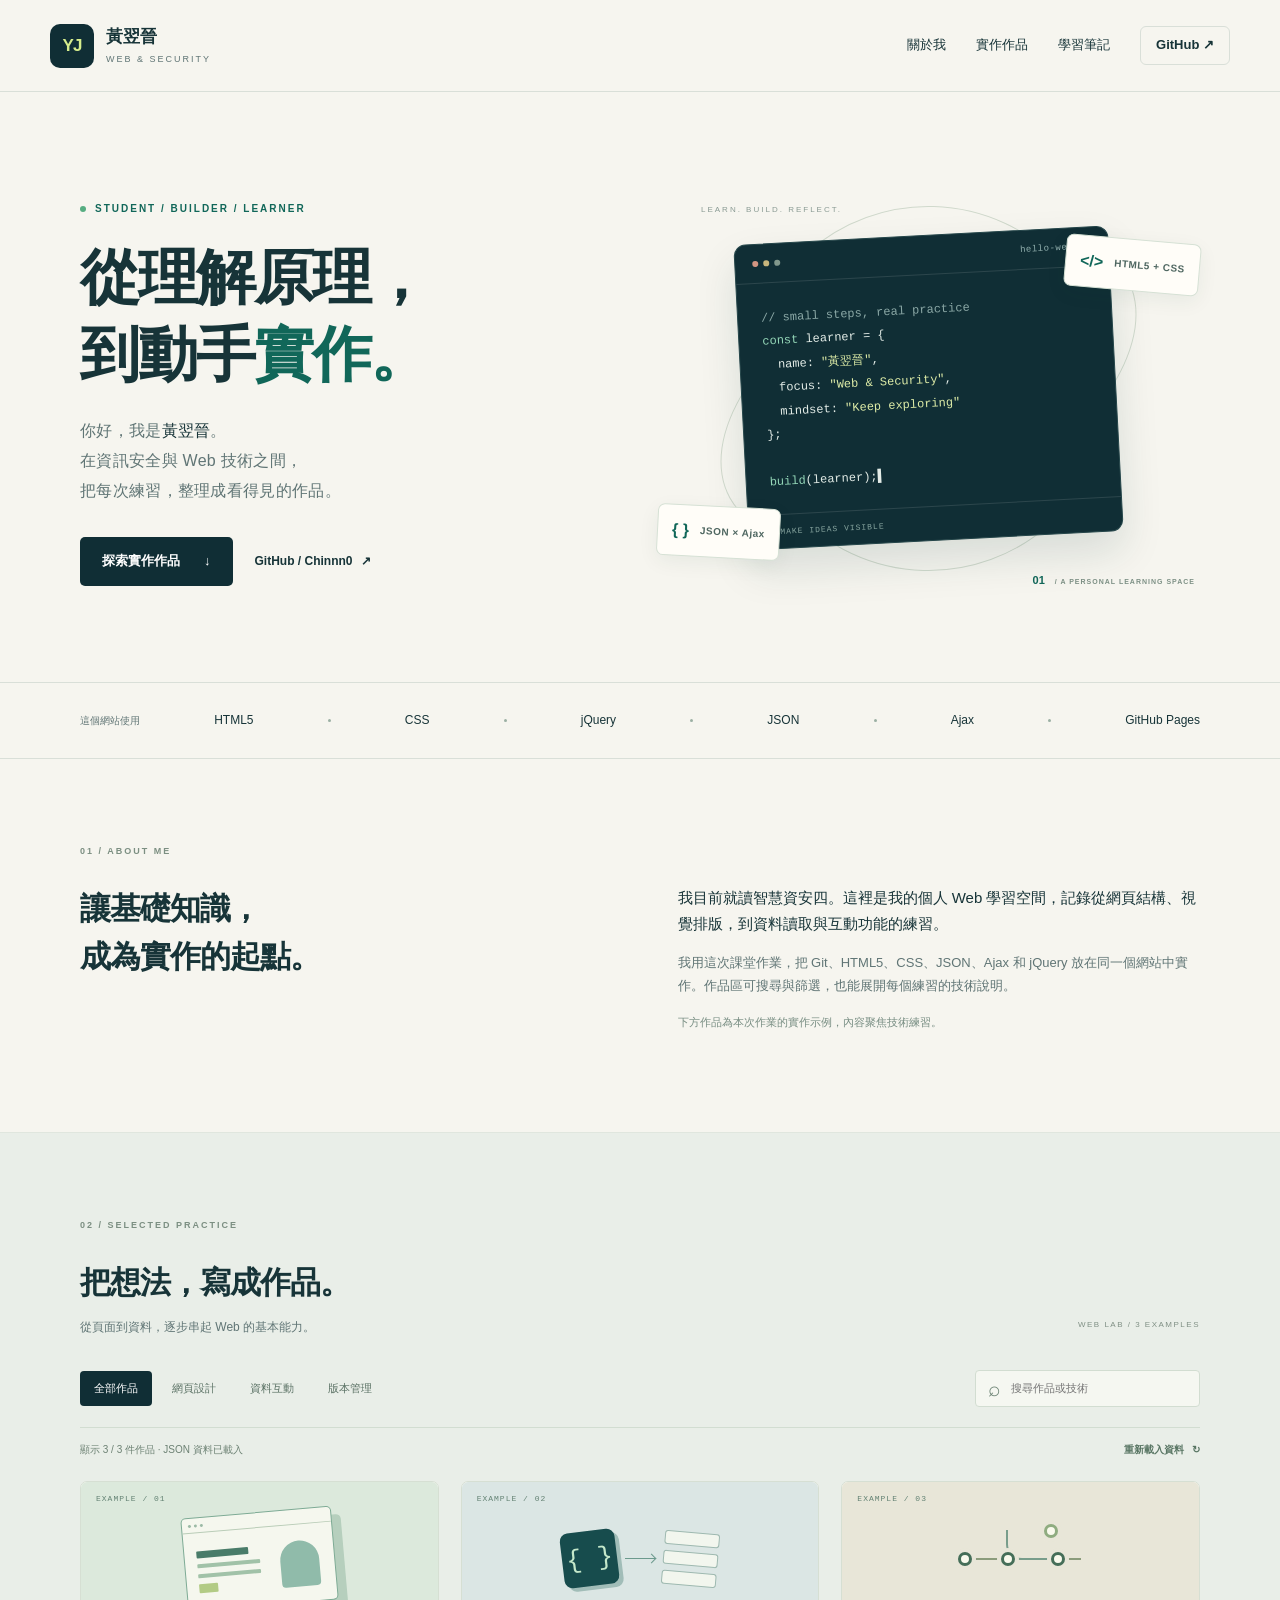
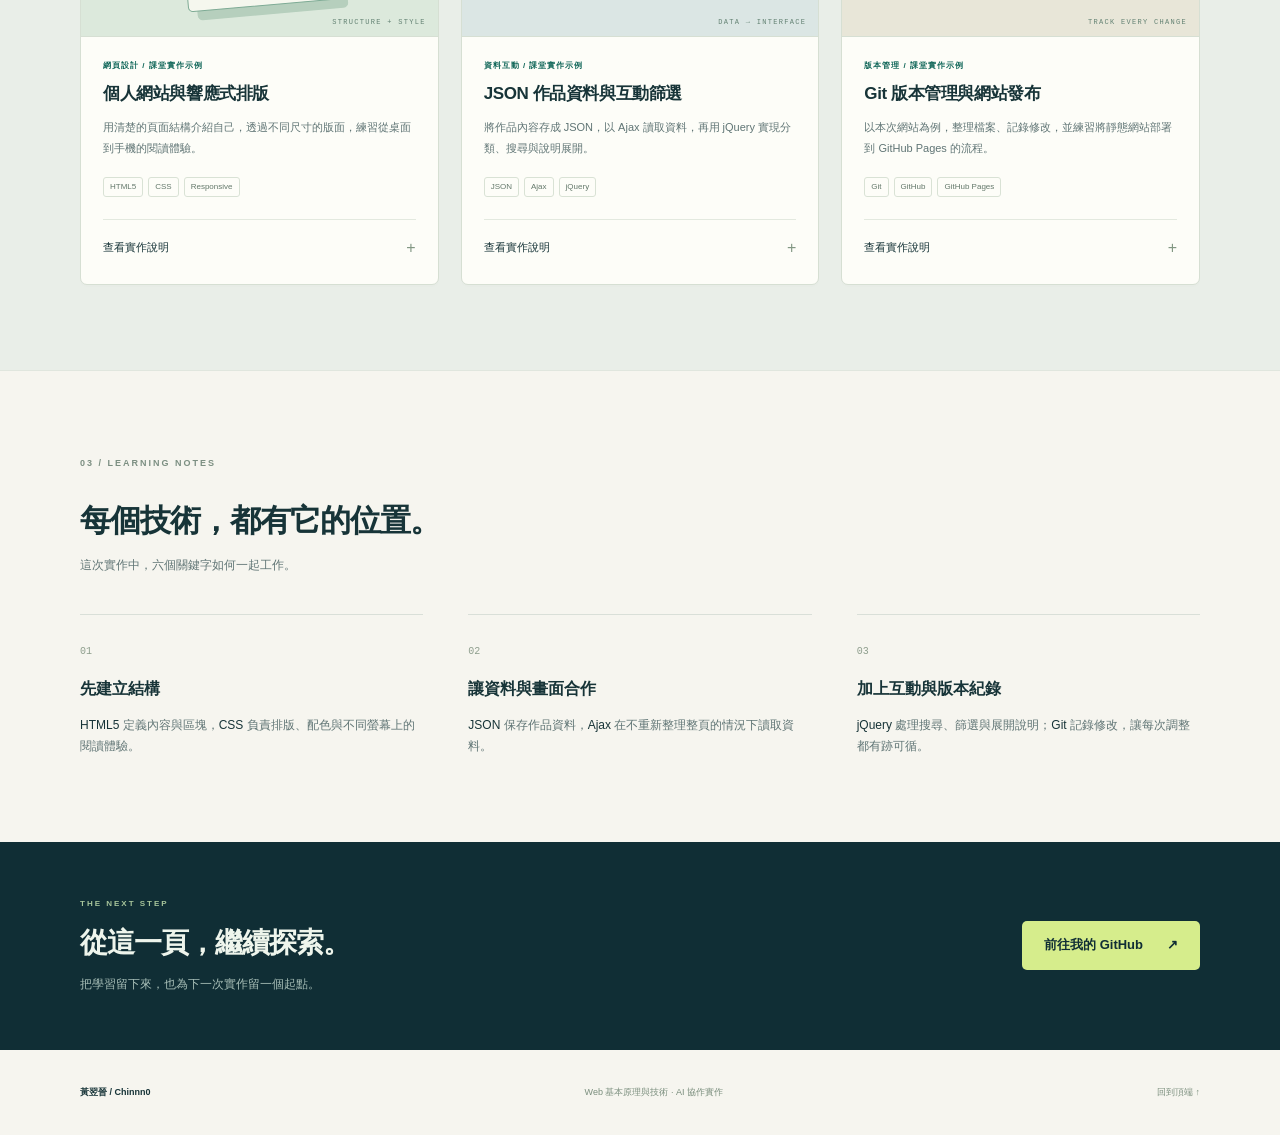
==== index.html @ 6e21bb98 "Build AI-assisted Web Lab 2 personal site with jQuery and Ajax" ====
<!doctype html>
<html lang="zh-Hant">
<head>
  <meta charset="utf-8">
  <meta name="viewport" content="width=device-width,initial-scale=1">
  <meta name="description" content="黃翌晉的個人網站，記錄 Web 基礎技術與資訊安全的學習實作。">
  <meta name="theme-color" content="#102e35">
  <title>黃翌晉 | Web & Security</title>
  <link rel="icon" href="assets/favicon.svg" type="image/svg+xml">
  <link rel="stylesheet" href="assets/style.css">
  <script src="vendor/jquery.min.js" defer></script>
  <script src="assets/app.js" defer></script>
</head>
<body>
  <a class="skip-link" href="#main">跳至主要內容</a>
  <header class="site-header">
    <a class="wordmark" href="#home" aria-label="回到首頁"><span class="brand-icon" aria-hidden="true">YJ</span><span>黃翌晉<span class="wordmark-sub">WEB & SECURITY</span></span></a>
    <nav aria-label="主要導覽"><a href="#about">關於我</a><a href="#projects">實作作品</a><a href="#notes">學習筆記</a><a class="nav-github" href="https://github.com/Chinnn0" target="_blank" rel="noopener noreferrer">GitHub <span aria-hidden="true">↗</span></a></nav>
  </header>
  <main id="main">
    <section class="hero page-width" id="home" aria-labelledby="hero-title">
      <div class="hero-copy">
        <p class="eyebrow"><span class="status-dot" aria-hidden="true"></span> STUDENT / BUILDER / LEARNER</p>
        <h1 id="hero-title">從理解原理，<br>到動手<span class="accent">實作。</span></h1>
        <p class="hero-intro">你好，我是<strong>黃翌晉</strong>。<br>在資訊安全與 Web 技術之間，<br>把每次練習，整理成看得見的作品。</p>
        <div class="hero-actions"><a class="button button-dark" href="#projects">探索實作作品 <span aria-hidden="true">↓</span></a><a class="text-link" href="https://github.com/Chinnn0" target="_blank" rel="noopener noreferrer">GitHub / Chinnn0 <span aria-hidden="true">↗</span></a></div>
      </div>
      <div class="hero-art" aria-label="HTML、CSS、JSON、Ajax 與 jQuery 組成此網站的技術示意">
        <div class="orbit orbit-one"></div><div class="orbit orbit-two"></div><span class="orbit-dot dot-one"></span><span class="orbit-dot dot-two"></span>
        <div class="art-label label-top">LEARN. BUILD. REFLECT.</div>
        <div class="code-card"><div class="code-top"><span></span><span></span><span></span><b>hello-web.js</b></div><pre><span class="code-muted">// small steps, real practice</span>
<span class="code-green">const</span> learner = {
  name: <span class="code-lime">"黃翌晉"</span>,
  focus: <span class="code-lime">"Web & Security"</span>,
  mindset: <span class="code-lime">"Keep exploring"</span>
};

<span class="code-green">build</span>(learner);<span class="cursor">▍</span></pre><div class="code-bottom"><span class="status-dot"></span> MAKE IDEAS VISIBLE</div></div>
        <div class="floating-tag tag-html">&lt;/&gt; <span>HTML5 + CSS</span></div><div class="floating-tag tag-json">{ } <span>JSON × Ajax</span></div><div class="art-index">01 <span>/ A PERSONAL LEARNING SPACE</span></div>
      </div>
    </section>
    <div class="tech-strip"><div class="page-width"><span>這個網站使用</span><strong>HTML5</strong><i></i><strong>CSS</strong><i></i><strong>jQuery</strong><i></i><strong>JSON</strong><i></i><strong>Ajax</strong><i></i><strong>GitHub Pages</strong></div></div>
    <section class="about-section page-width section-space" id="about" aria-labelledby="about-title">
      <div class="section-label">01 / ABOUT ME</div><div class="about-grid"><h2 id="about-title">讓基礎知識，<br>成為實作的起點。</h2><div><p class="about-lead">我目前就讀智慧資安四。這裡是我的個人 Web 學習空間，記錄從網頁結構、視覺排版，到資料讀取與互動功能的練習。</p><p>我用這次課堂作業，把 Git、HTML5、CSS、JSON、Ajax 和 jQuery 放在同一個網站中實作。作品區可搜尋與篩選，也能展開每個練習的技術說明。</p><p class="small-note">下方作品為本次作業的實作示例，內容聚焦技術練習。</p></div></div>
    </section>
    <section class="projects-section section-space" id="projects" aria-labelledby="projects-title">
      <div class="page-width"><div class="section-label">02 / SELECTED PRACTICE</div><div class="section-heading"><div><h2 id="projects-title">把想法，寫成作品。</h2><p>從頁面到資料，逐步串起 Web 的基本能力。</p></div><span class="section-count">WEB LAB / 3 EXAMPLES</span></div>
        <div class="project-toolbar"><div class="filter-group" role="group" aria-label="依作品類別篩選"><button class="filter-button is-active" type="button" data-filter="all" aria-pressed="true">全部作品</button><button class="filter-button" type="button" data-filter="web" aria-pressed="false">網頁設計</button><button class="filter-button" type="button" data-filter="data" aria-pressed="false">資料互動</button><button class="filter-button" type="button" data-filter="git" aria-pressed="false">版本管理</button></div><div class="search-field"><label for="project-search" class="visually-hidden">搜尋作品</label><span aria-hidden="true">⌕</span><input id="project-search" type="search" placeholder="搜尋作品或技術" autocomplete="off"></div></div>
        <div class="results-line"><p id="project-status" role="status" aria-live="polite">正在讀取作品資料…</p><button type="button" id="reload-projects" class="text-link">重新載入資料 <span aria-hidden="true">↻</span></button></div>
        <div id="project-grid" class="project-grid" aria-busy="true"></div>
        <div id="project-error" class="notice" hidden><h3>作品資料暫時無法載入</h3><p>請確認網路連線，並透過網站網址開啟此頁面。</p><button type="button" id="retry-projects" class="button button-dark">再試一次</button></div>
        <div id="project-empty" class="notice" hidden><h3>目前沒有符合的作品</h3><p>試試其他關鍵字，或重新顯示全部作品。</p><button type="button" id="reset-filters" class="button button-dark">清除篩選</button></div>
        <noscript><p class="notice">作品搜尋與篩選需要 JavaScript。請啟用 JavaScript 後重新載入。</p></noscript>
      </div>
    </section>
    <section class="notes-section page-width section-space" id="notes" aria-labelledby="notes-title"><div class="section-label">03 / LEARNING NOTES</div><div class="section-heading"><div><h2 id="notes-title">每個技術，都有它的位置。</h2><p>這次實作中，六個關鍵字如何一起工作。</p></div></div><div class="notes-grid"><article><span>01</span><h3>先建立結構</h3><p><strong>HTML5</strong> 定義內容與區塊，<strong>CSS</strong> 負責排版、配色與不同螢幕上的閱讀體驗。</p></article><article><span>02</span><h3>讓資料與畫面合作</h3><p><strong>JSON</strong> 保存作品資料，<strong>Ajax</strong> 在不重新整理整頁的情況下讀取資料。</p></article><article><span>03</span><h3>加上互動與版本紀錄</h3><p><strong>jQuery</strong> 處理搜尋、篩選與展開說明；<strong>Git</strong> 記錄修改，讓每次調整都有跡可循。</p></article></div></section>
    <section class="closing-section"><div class="page-width closing-inner"><div><p class="eyebrow">THE NEXT STEP</p><h2>從這一頁，繼續探索。</h2><p>把學習留下來，也為下一次實作留一個起點。</p></div><a href="https://github.com/Chinnn0" class="button button-light" target="_blank" rel="noopener noreferrer">前往我的 GitHub <span aria-hidden="true">↗</span></a></div></section>
  </main>
  <footer class="site-footer page-width"><span>黃翌晉 / Chinnn0</span><span>Web 基本原理與技術 · AI 協作實作</span><a href="#home">回到頂端 ↑</a></footer>
</body>
</html>
---- assets/style.css ----
:root{--paper:#f6f5ef;--ink:#173438;--muted:#607575;--mint:#d9efdf;--teal:#116759;--line:#d9dfd8;--white:#fff;--dark:#102e35;--lime:#d6ed8c}*{box-sizing:border-box}html{scroll-behavior:smooth;scroll-padding-top:95px}body{margin:0;color:var(--ink);background:var(--paper);font-family:Arial,"Noto Sans TC","Microsoft JhengHei",sans-serif;line-height:1.75}a{color:inherit;text-decoration:none}button,input{font:inherit}button,a,input{ -webkit-tap-highlight-color:transparent}button{cursor:pointer}button:disabled{cursor:wait}button:focus-visible,a:focus-visible,input:focus-visible{outline:3px solid #379f8a;outline-offset:4px}button[hidden],[hidden]{display:none!important}.page-width{max-width:1220px;margin-inline:auto;padding-inline:50px}.site-header{height:92px;padding:0 50px;max-width:1320px;margin:auto;display:flex;align-items:center;justify-content:space-between;border-bottom:1px solid var(--line);gap:24px}.wordmark{display:flex;gap:12px;align-items:center;font-weight:700;font-size:17px;line-height:1.4}.brand-icon{background:var(--dark);color:var(--lime);border-radius:10px;display:grid;place-items:center;width:44px;height:44px;font-size:17px;font-weight:700;letter-spacing:-1px}.wordmark-sub{display:block;font-size:9px;letter-spacing:2px;margin-top:4px;font-weight:400;color:var(--muted)}nav{display:flex;align-items:center;gap:30px;font-size:13px}nav a:hover,.text-link:hover{color:var(--teal)}.nav-github{border:1px solid var(--line);padding:7px 15px;border-radius:6px;font-weight:600}nav a:hover{border-color:var(--teal)}.hero{min-height:590px;display:grid;grid-template-columns:1fr 1fr;gap:32px;align-items:center;padding-top:70px;padding-bottom:68px}.eyebrow,.section-label{font-size:10px;font-weight:700;letter-spacing:2px;display:flex;align-items:center;gap:9px;color:var(--teal)}.status-dot{width:6px;height:6px;display:inline-block;border-radius:50%;background:#56ad81;flex:none}.hero h1{font-size:clamp(40px,4.8vw,60px);font-weight:750;line-height:1.28;letter-spacing:-2px;margin:22px 0}.accent{color:var(--teal)}.hero-intro{font-size:16px;color:var(--muted);line-height:1.9;letter-spacing:.3px}.hero-intro strong{color:var(--ink);font-weight:500}.hero-actions{display:flex;align-items:center;gap:22px;margin-top:30px;flex-wrap:wrap}.button{display:inline-flex;align-items:center;justify-content:space-between;gap:24px;padding:12px 21px;border-radius:5px;border:1px solid transparent;font-size:13px;font-weight:600;transition:background .2s,transform .2s}.button:hover{transform:translateY(-2px)}.button-dark{background:var(--dark);color:#fff}.button-dark:hover{background:var(--teal)}.button-light{background:var(--lime);color:var(--dark)}.text-link{display:inline-flex;gap:8px;align-items:center;border:0;background:transparent;padding:0;font-size:12px;font-weight:600}.hero-art{height:405px;position:relative;display:flex;align-items:center;justify-content:center}.orbit{position:absolute;border:1px solid #d0d9cc;border-radius:50%;width:365px;height:365px;transform:rotate(-20deg)}.orbit-two{width:455px;height:250px;transform:rotate(-29deg)}.orbit-dot{position:absolute;z-index:1;background:#87bfa5;border:5px solid var(--paper);border-radius:50%;width:18px;height:18px}.dot-one{top:42px;right:95px}.dot-two{left:55px;bottom:36px;width:13px;height:13px;background:#becb9e;border-width:3px}.art-label{position:absolute;font-size:8px;letter-spacing:2px;color:#8a9b94;top:17px;left:45px}.code-card{position:relative;width:375px;background:var(--dark);border:1px solid #25464a;border-radius:12px;color:#e3ece7;transform:rotate(-3deg);box-shadow:0 20px 40px #123b3520;z-index:2}.code-top{height:39px;border-bottom:1px solid #2c464c;display:flex;gap:5px;align-items:center;padding-inline:17px}.code-top span{width:6px;height:6px;border-radius:50%;background:#81988c}.code-top span:first-child{background:#d29582}.code-top span:nth-child(2){background:#c7b67d}.code-top b{font:9px Consolas,monospace;letter-spacing:.5px;margin-left:auto;color:#92b0ae}.code-card pre{font:12px/1.95 Consolas,"Microsoft JhengHei",monospace;margin:24px 23px 20px;white-space:pre-wrap}.code-muted{color:#8ba8a6}.code-green{color:#94d7b8}.code-lime{color:#dfeda8}.code-bottom{display:flex;align-items:center;gap:7px;font:8px Consolas,monospace;color:#88a6a0;letter-spacing:1px;border-top:1px solid #2c464c;padding:12px 18px}.floating-tag{position:absolute;z-index:3;border:1px solid #d6e1d5;box-shadow:0 6px 20px #123b3510;background:#fffdf8;border-radius:7px;padding:11px 14px;font-size:16px;font-weight:600;color:var(--teal);display:flex;gap:11px;align-items:center;transform:rotate(5deg)}.floating-tag span{font-size:10px;color:#4e6660;letter-spacing:.5px}.tag-html{right:0;top:53px}.tag-json{left:1px;bottom:33px;transform:rotate(3deg)}.art-index{position:absolute;right:5px;bottom:0;font-size:11px;color:var(--teal);font-weight:700}.art-index span{font-size:7px;letter-spacing:1px;color:#7e9186;margin-left:7px}.tech-strip{border-top:1px solid var(--line);border-bottom:1px solid var(--line)}.tech-strip>div{display:flex;gap:27px;align-items:center;justify-content:space-between;min-height:75px;font-size:12px}.tech-strip span{font-size:10px;color:var(--muted);flex-shrink:0}.tech-strip strong{font-weight:500;white-space:nowrap}.tech-strip i{width:3px;height:3px;background:#9bb0a3;border-radius:50%;flex-shrink:0}.section-space{padding-top:85px;padding-bottom:85px}.section-label{font-size:9px;color:#7c8f82;margin-bottom:25px}.about-grid{display:grid;grid-template-columns:1fr 1fr;gap:75px}h2{font-size:31px;line-height:1.55;letter-spacing:-1px;font-weight:700;margin:0}.about-grid p{font-size:13px;color:var(--muted);margin:0 0 15px}.about-grid .about-lead{font-size:15px;color:var(--ink)}.about-grid .small-note{font-size:11px;color:#778d82}.projects-section{background:#e9eee8;border-block:1px solid #e0e6de}.section-heading{display:flex;align-items:flex-end;justify-content:space-between;gap:30px;margin-bottom:32px}.section-heading p{font-size:12px;color:var(--muted);margin:10px 0 0}.section-count{font-size:8px;letter-spacing:1.5px;color:#809085;white-space:nowrap;margin-bottom:6px}.project-toolbar{display:flex;justify-content:space-between;gap:22px;align-items:center;padding-bottom:20px;border-bottom:1px solid #d2ddd1}.filter-group{display:flex;gap:6px;flex-wrap:wrap}.filter-button{background:transparent;border:1px solid transparent;color:#5b7265;border-radius:4px;padding:7px 13px;font-size:11px}.filter-button:hover{background:#dce5da}.filter-button.is-active{background:var(--dark);color:white}.search-field{display:flex;gap:8px;align-items:center;background:#f5f7f1;border:1px solid #d2ddd1;border-radius:4px;padding:7px 12px;min-width:225px}.search-field>span{font-size:21px;line-height:1;color:#6c8374}.search-field input{min-width:0;width:100%;border:0;background:transparent;color:var(--ink);font-size:11px;outline:0}.search-field:focus-within{outline:2px solid #379f8a;outline-offset:3px}.results-line{display:flex;justify-content:space-between;gap:15px;align-items:center;margin:13px 0 22px}.results-line p{font-size:10px;color:#6c8173;margin:0}.results-line button{font-size:10px;color:#587563}.project-grid{display:grid;grid-template-columns:repeat(3,minmax(0,1fr));gap:22px}.project-card{background:#fdfdf8;border:1px solid #d6dfd3;border-radius:7px;overflow:hidden;display:flex;flex-direction:column;box-shadow:0 2px 2px #123b3503}.project-art{height:155px;position:relative;overflow:hidden;border-bottom:1px solid #d6dfd3;display:flex;align-items:center;justify-content:center;background:#dce9dc}.project-art .art-number{position:absolute;left:15px;top:12px;font:8px Consolas,monospace;color:#638273;letter-spacing:1px}.project-art .art-caption{position:absolute;bottom:10px;right:12px;font:7px Consolas,monospace;letter-spacing:1.3px;color:#638273}.art-web{background:#dce9dc}.mini-browser{width:151px;height:94px;border:1px solid #7eab95;border-radius:5px;background:#f5f7ee;transform:rotate(-5deg);box-shadow:9px 9px 0 #b6cfbd}.mini-browser-bar{height:15px;border-bottom:1px solid #bacdb8;display:flex;align-items:center;gap:3px;padding-left:6px}.mini-browser-bar i{width:3px;height:3px;background:#9cbaa6;border-radius:50%}.mini-layout{display:grid;grid-template-columns:1fr 42px;gap:9px;padding:12px}.mini-lines i{display:block;background:#a1c2a8;height:4px;border-radius:1px;width:85%;margin:6px 0}.mini-lines i:first-child{width:70%;background:#497c69;height:7px}.mini-lines i:last-child{width:25%;height:9px;background:#b2cb85}.mini-avatar{width:39px;height:46px;border-radius:20px 20px 4px 4px;background:#90bbaa;align-self:center}.art-data{background:#dbe6e4}.data-node{font:26px Consolas,monospace;background:#174c4d;color:#c4e8ca;width:55px;height:55px;display:grid;place-items:center;border-radius:8px;transform:rotate(-7deg);box-shadow:4px 4px 0 #a1bdb8}.data-arrow{width:30px;height:1px;background:#6c9a8d;margin:0 8px;position:relative}.data-arrow:after{content:"";position:absolute;right:0;top:-3px;width:6px;height:6px;border-top:1px solid #6c9a8d;border-right:1px solid #6c9a8d;transform:rotate(45deg)}.data-list{display:flex;flex-direction:column;gap:6px;transform:rotate(5deg)}.data-list i{display:block;width:55px;height:14px;background:#f2f6ee;border:1px solid #9eb9b0;border-radius:3px}.art-git{background:#e8e6d8}.git-graph{position:relative;width:150px;height:90px}.git-line{position:absolute;left:15px;top:44px;width:120px;height:2px;background:#8b9c7c}.git-branch{position:absolute;left:60px;top:16px;width:45px;height:30px;border-left:2px solid #789d8b;border-bottom:2px solid #789d8b;border-bottom-left-radius:16px}.git-point{position:absolute;top:38px;width:14px;height:14px;background:#f9faed;border:3px solid #456e58;border-radius:50%;box-shadow:0 0 0 4px #e8e6d8}.git-point:nth-child(3){left:12px}.git-point:nth-child(4){left:55px}.git-point:nth-child(5){left:105px}.git-point:nth-child(6){left:98px;top:10px;border-color:#8fac80}.project-body{padding:22px;display:flex;flex-direction:column;flex:1}.project-category{font-size:8px;letter-spacing:1px;color:var(--teal);margin:0 0 8px;font-weight:700}.project-card h3{font-size:17px;line-height:1.5;margin:0 0 11px;letter-spacing:-.4px}.project-description{font-size:11px;color:var(--muted);margin:0 0 18px;line-height:1.9}.tag-list{display:flex;flex-wrap:wrap;gap:5px;list-style:none;margin:0 0 22px;padding:0}.tag-list li{font-size:8px;border:1px solid #d9e2d5;border-radius:3px;padding:2px 6px;color:#63786a}.detail-toggle{font-size:11px;display:flex;justify-content:space-between;align-items:center;border:0;border-top:1px solid #e3e9df;color:var(--ink);background:transparent;padding:14px 0 0;width:100%;margin-top:auto;text-align:left}.detail-toggle:hover{color:var(--teal)}.detail-toggle span:last-child{font-size:16px;color:#829783}.project-details{font-size:11px;color:var(--muted);line-height:1.9;padding-top:10px}.project-details p{margin:5px 0}.project-details strong{color:var(--ink)}.notice{background:#f9faf4;border:1px dashed #b3c7b4;padding:35px;text-align:center;border-radius:7px}.notice h3{font-size:18px;margin:0 0 5px}.notice p{font-size:12px;color:var(--muted);margin:8px 0 20px}.notes-grid{display:grid;grid-template-columns:repeat(3,1fr);gap:45px;margin-top:38px}.notes-grid article{border-top:1px solid var(--line);padding-top:20px}.notes-grid article>span{font:10px Consolas,monospace;color:#8e9e8d}.notes-grid h3{font-size:16px;margin:12px 0}.notes-grid p{font-size:12px;color:var(--muted);margin:0}.notes-grid strong{font-weight:500;color:var(--ink)}.closing-section{background:var(--dark);color:#eef5ec}.closing-inner{display:flex;justify-content:space-between;align-items:center;gap:30px;padding-top:55px;padding-bottom:55px}.closing-inner .eyebrow{color:#a7c59b;font-size:8px;margin:0 0 10px}.closing-inner h2{font-size:28px}.closing-inner p:last-child{font-size:12px;color:#a6bdb6;margin:10px 0 0}.site-footer{min-height:85px;display:flex;align-items:center;justify-content:space-between;gap:20px;font-size:9px;color:#7a8e7d}.site-footer span:first-child{color:var(--ink);font-weight:600}.site-footer a:hover{color:var(--teal)}.visually-hidden{position:absolute;width:1px;height:1px;overflow:hidden;clip:rect(0,0,0,0);white-space:nowrap}.skip-link{position:absolute;top:-100px;left:15px;z-index:10;background:var(--dark);color:#fff;padding:12px}.skip-link:focus{top:12px}@media(min-width:1500px){.hero{min-height:640px}}@media(max-width:1000px){.page-width{padding-inline:30px}.site-header{padding-inline:30px}nav{gap:20px}.hero{gap:12px}.hero h1{font-size:44px}.hero-art{transform:scale(.9);transform-origin:center}.code-card{min-width:340px}.orbit-two{width:390px}.tag-html{right:-10px}.tag-json{left:-13px}.hero-actions{gap:15px}.tech-strip>div{gap:15px}.project-grid{gap:15px}.project-body{padding:17px}.about-grid{gap:40px}.notes-grid{gap:25px}}@media(max-width:760px){html{scroll-padding-top:25px}.page-width{padding-inline:22px}.site-header{height:80px;padding-inline:22px}.wordmark{font-size:15px}.brand-icon{width:38px;height:38px}nav{gap:15px;font-size:11px}nav a:nth-child(1),nav a:nth-child(3){display:none}.nav-github{padding:5px 10px}.hero{grid-template-columns:1fr;gap:20px;padding-top:45px;padding-bottom:35px}.hero h1{font-size:45px}.hero-intro{font-size:15px}.hero-art{max-width:440px;width:100%;margin:auto;transform:scale(.94);height:340px}.code-card{width:330px;min-width:0}.code-card pre{font-size:11px}.orbit-one{width:310px;height:310px}.orbit-two{width:370px;height:220px}.tag-html{right:0;top:18px}.tag-json{left:0;bottom:13px}.art-label{top:0;left:17px}.dot-one{top:10px}.art-index{bottom:-8px}.tech-strip>div{flex-wrap:wrap;justify-content:center;gap:11px 16px;padding-block:20px;font-size:10px}.tech-strip span{width:100%;text-align:center}.tech-strip i{display:none}.section-space{padding-top:55px;padding-bottom:55px}.section-label{margin-bottom:18px}.about-grid{grid-template-columns:1fr;gap:22px}h2{font-size:27px}.about-grid h2 br{display:none}.about-grid .about-lead{font-size:14px}.section-heading{align-items:flex-start;gap:10px}.section-count{display:none}.project-toolbar{flex-direction:column;align-items:stretch;gap:15px}.filter-group{gap:2px}.filter-button{padding:7px 10px}.search-field{min-width:0}.project-grid{grid-template-columns:1fr;gap:20px}.project-art{height:170px}.project-body{padding:23px}.project-card h3{font-size:19px}.project-description,.project-details{font-size:12px}.project-category{font-size:9px}.tag-list li{font-size:10px}.detail-toggle{font-size:12px}.notes-grid{grid-template-columns:1fr;gap:27px;margin-top:20px}.notes-grid article{padding-top:15px}.notes-grid h3{margin:8px 0}.closing-inner{flex-direction:column;align-items:flex-start;padding-top:40px;padding-bottom:40px}.closing-inner h2{font-size:27px}.site-footer{padding-block:23px;flex-wrap:wrap;gap:12px}.site-footer span:nth-child(2){order:3;width:100%}.notice{padding:28px 20px}}@media(prefers-reduced-motion:reduce){html{scroll-behavior:auto}*,*:before,*:after{transition:none!important}}
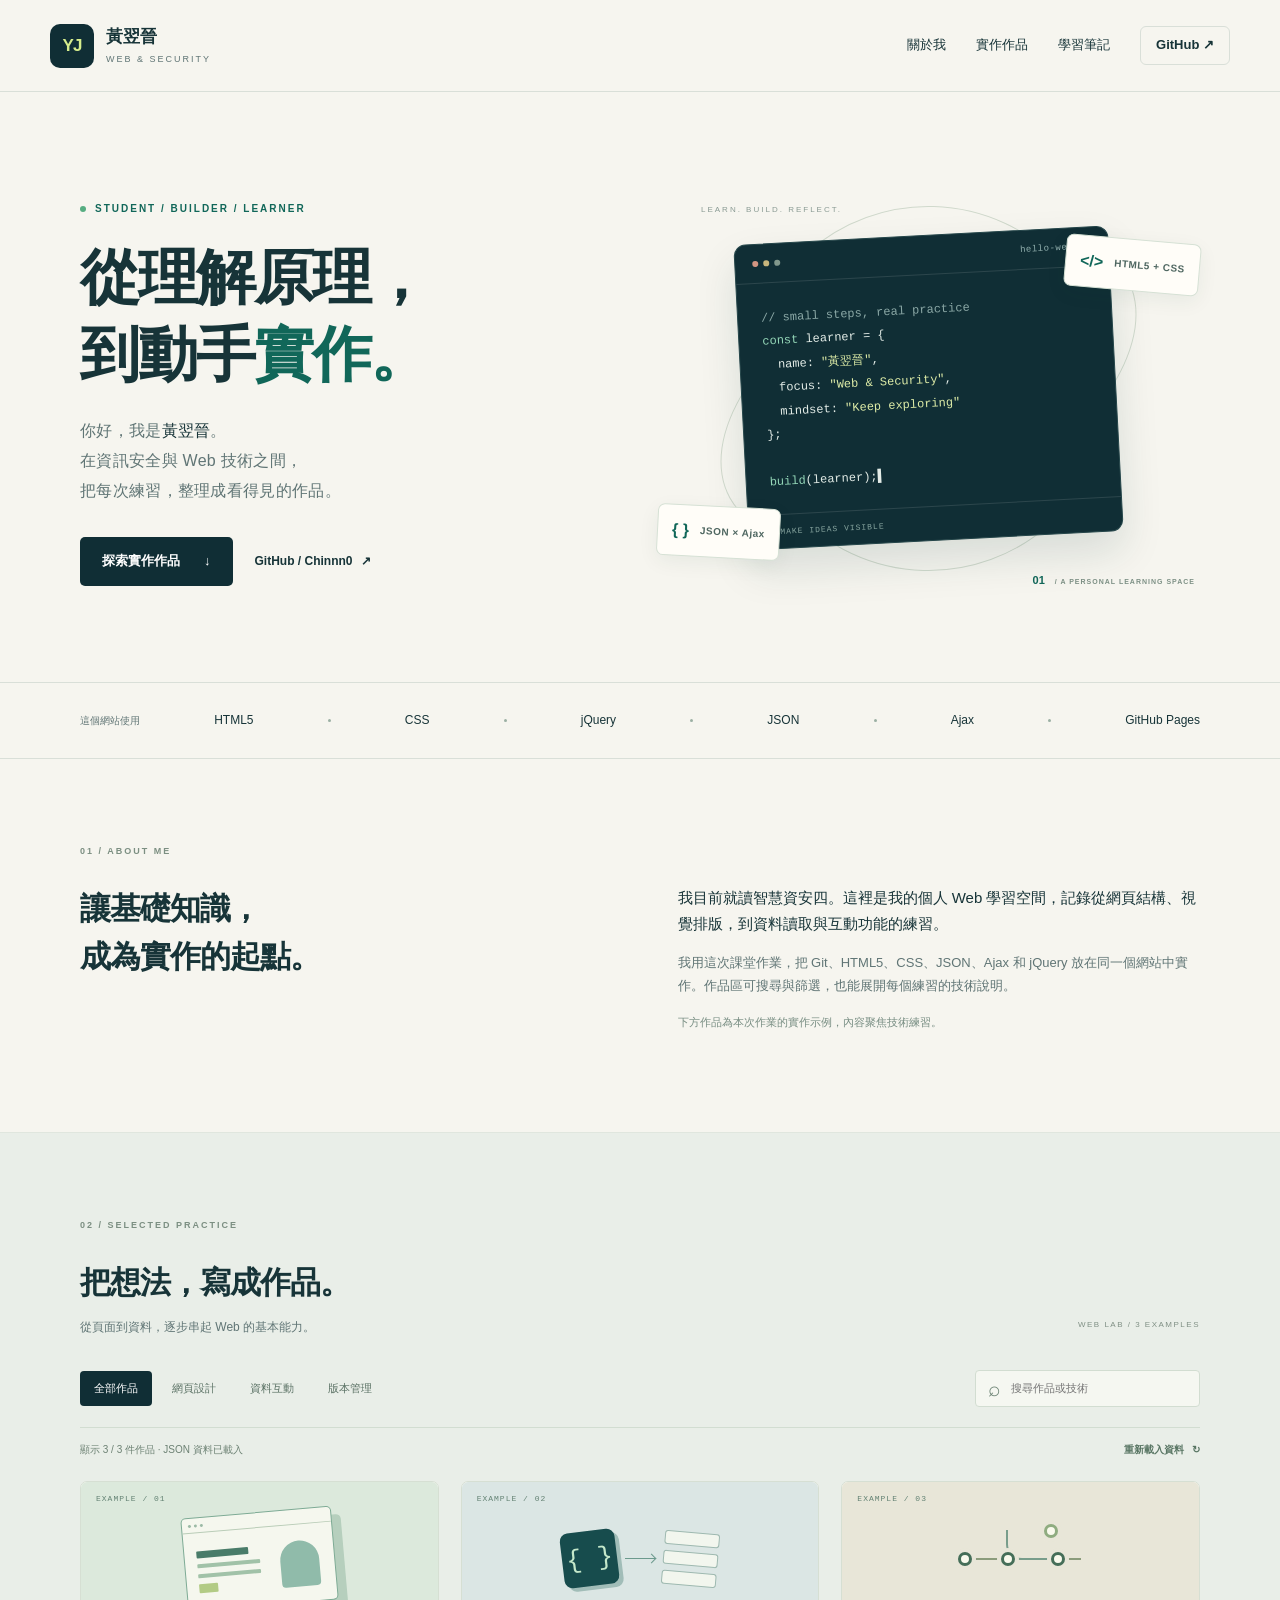
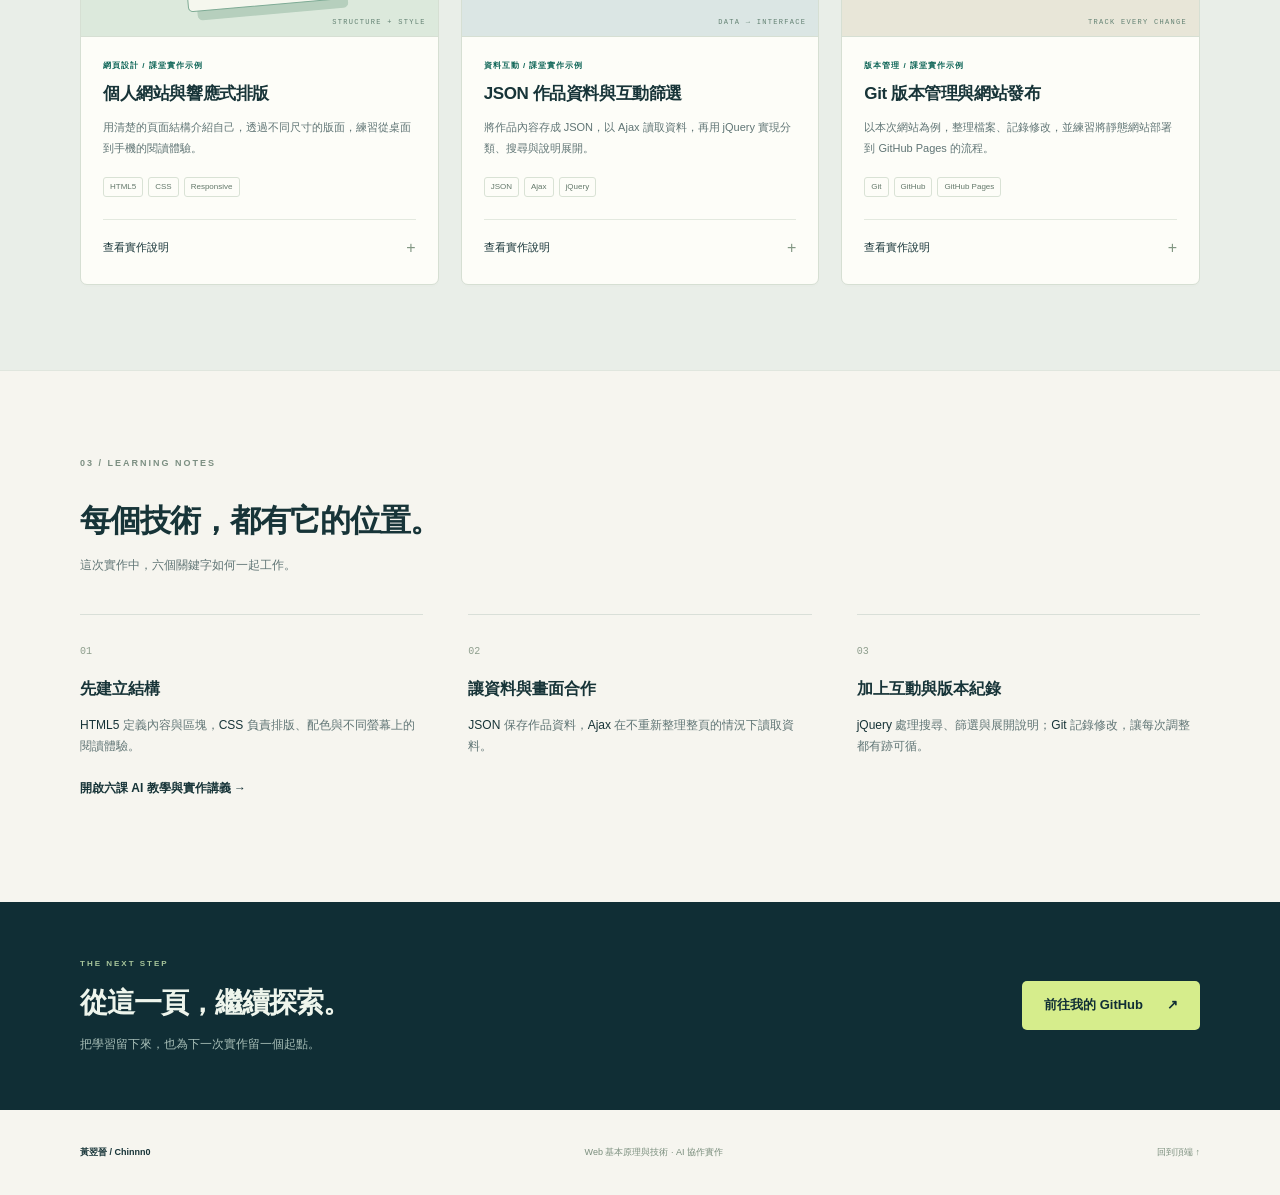
==== commit e155f6de: "Add six AI tutorial lessons and interactive practice examples" ====
--- a/index.html
+++ b/index.html
@@ -53,7 +53,7 @@
         <noscript><p class="notice">作品搜尋與篩選需要 JavaScript。請啟用 JavaScript 後重新載入。</p></noscript>
       </div>
     </section>
-    <section class="notes-section page-width section-space" id="notes" aria-labelledby="notes-title"><div class="section-label">03 / LEARNING NOTES</div><div class="section-heading"><div><h2 id="notes-title">每個技術，都有它的位置。</h2><p>這次實作中，六個關鍵字如何一起工作。</p></div></div><div class="notes-grid"><article><span>01</span><h3>先建立結構</h3><p><strong>HTML5</strong> 定義內容與區塊，<strong>CSS</strong> 負責排版、配色與不同螢幕上的閱讀體驗。</p></article><article><span>02</span><h3>讓資料與畫面合作</h3><p><strong>JSON</strong> 保存作品資料，<strong>Ajax</strong> 在不重新整理整頁的情況下讀取資料。</p></article><article><span>03</span><h3>加上互動與版本紀錄</h3><p><strong>jQuery</strong> 處理搜尋、篩選與展開說明；<strong>Git</strong> 記錄修改，讓每次調整都有跡可循。</p></article></div></section>
+    <section class="notes-section page-width section-space" id="notes" aria-labelledby="notes-title"><div class="section-label">03 / LEARNING NOTES</div><div class="section-heading"><div><h2 id="notes-title">每個技術，都有它的位置。</h2><p>這次實作中，六個關鍵字如何一起工作。</p></div></div><div class="notes-grid"><article><span>01</span><h3>先建立結構</h3><p><strong>HTML5</strong> 定義內容與區塊，<strong>CSS</strong> 負責排版、配色與不同螢幕上的閱讀體驗。</p></article><article><span>02</span><h3>讓資料與畫面合作</h3><p><strong>JSON</strong> 保存作品資料，<strong>Ajax</strong> 在不重新整理整頁的情況下讀取資料。</p></article><article><span>03</span><h3>加上互動與版本紀錄</h3><p><strong>jQuery</strong> 處理搜尋、篩選與展開說明；<strong>Git</strong> 記錄修改，讓每次調整都有跡可循。</p></article></div><p><a class="text-link" href="learning/tutorial.html">開啟六課 AI 教學與實作講義 →</a></p></section>
     <section class="closing-section"><div class="page-width closing-inner"><div><p class="eyebrow">THE NEXT STEP</p><h2>從這一頁，繼續探索。</h2><p>把學習留下來，也為下一次實作留一個起點。</p></div><a href="https://github.com/Chinnn0" class="button button-light" target="_blank" rel="noopener noreferrer">前往我的 GitHub <span aria-hidden="true">↗</span></a></div></section>
   </main>
   <footer class="site-footer page-width"><span>黃翌晉 / Chinnn0</span><span>Web 基本原理與技術 · AI 協作實作</span><a href="#home">回到頂端 ↑</a></footer>
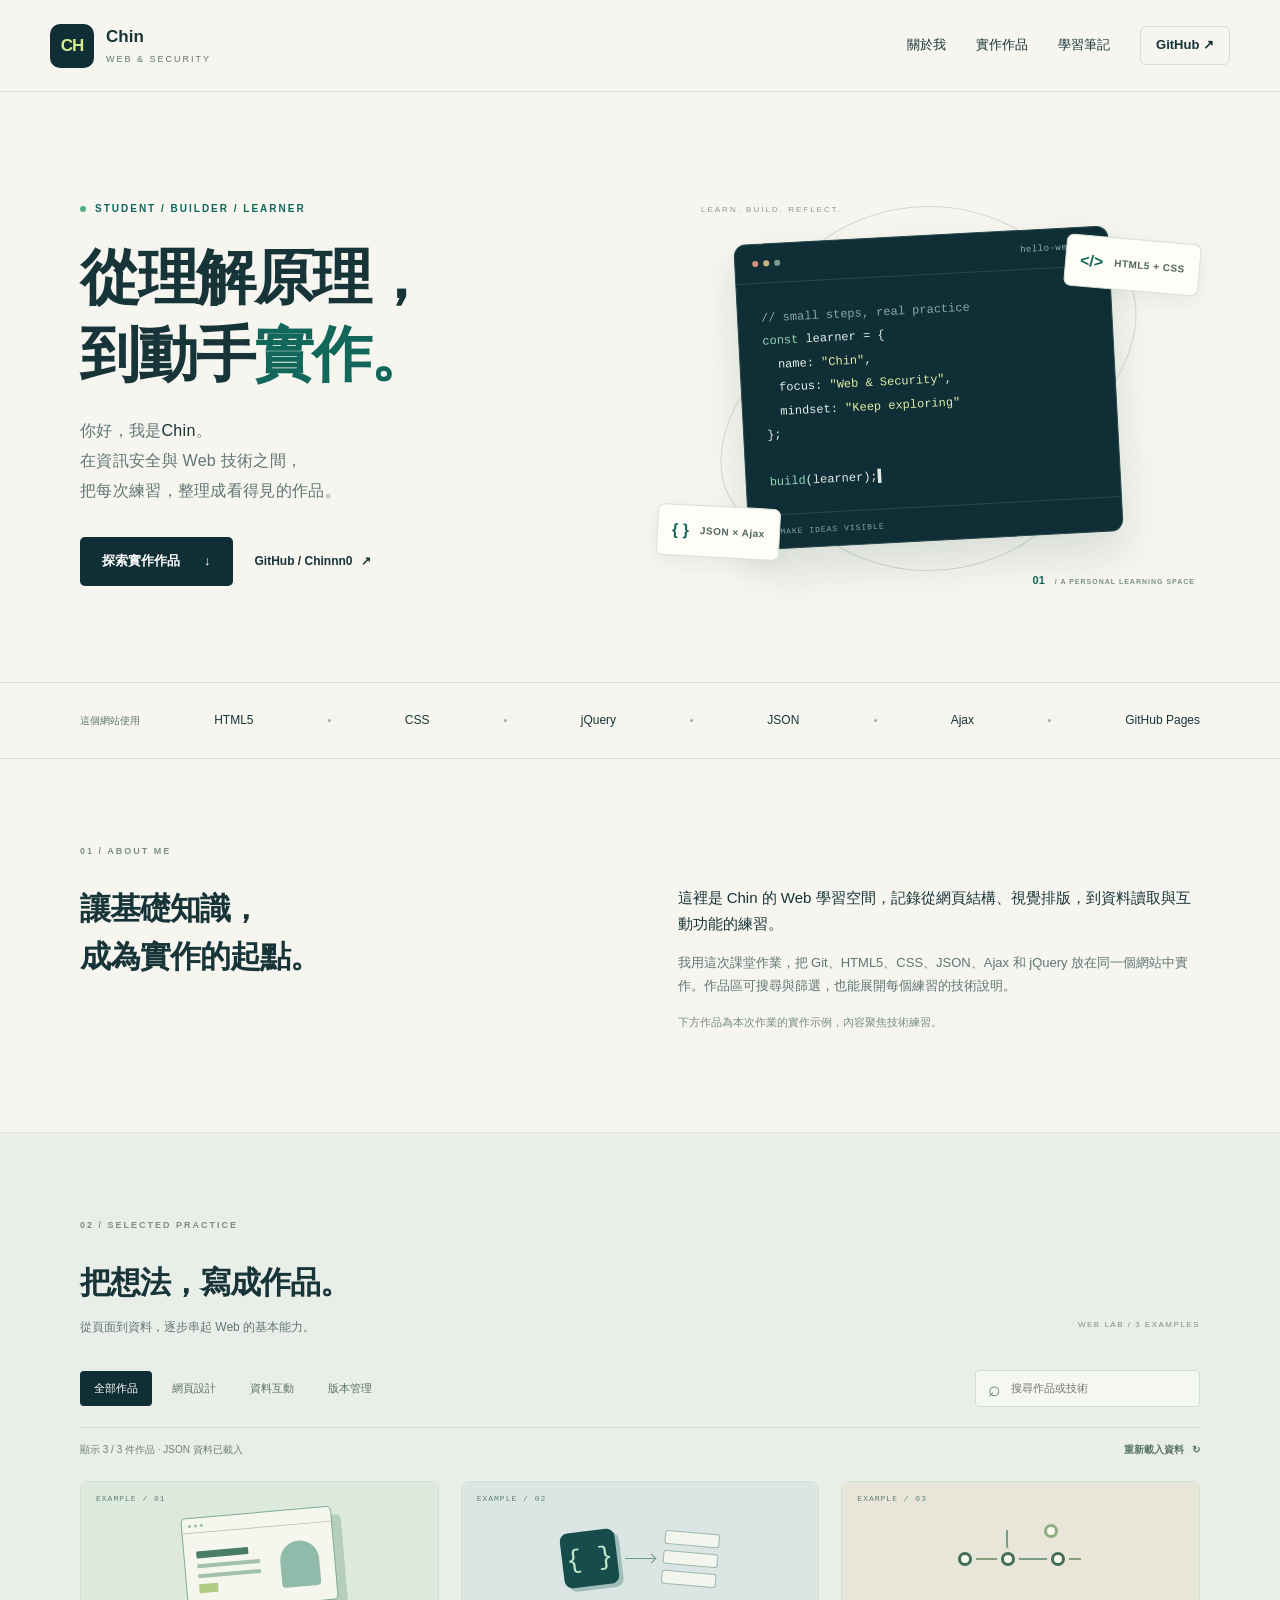
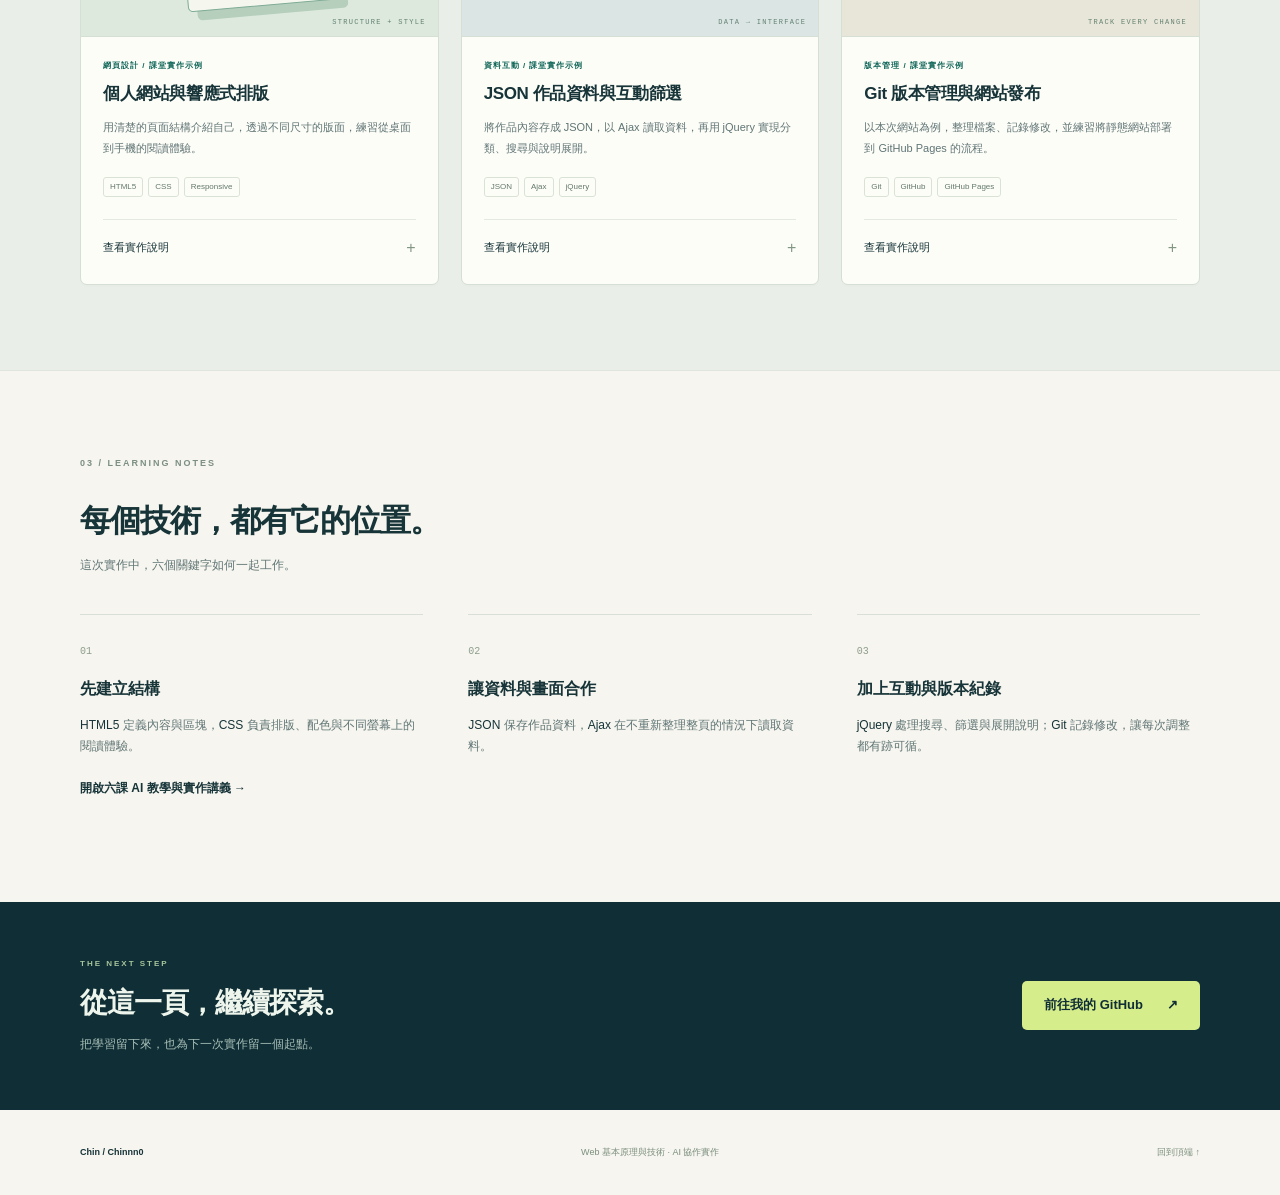
==== commit 320f52e2: "Use Chin throughout personal site and learning pages" ====
--- a/index.html
+++ b/index.html
@@ -3,9 +3,9 @@
 <head>
   <meta charset="utf-8">
   <meta name="viewport" content="width=device-width,initial-scale=1">
-  <meta name="description" content="黃翌晉的個人網站，記錄 Web 基礎技術與資訊安全的學習實作。">
+  <meta name="description" content="Chin的個人網站，記錄 Web 基礎技術與資訊安全的學習實作。">
   <meta name="theme-color" content="#102e35">
-  <title>黃翌晉 | Web & Security</title>
+  <title>Chin | Web & Security</title>
   <link rel="icon" href="assets/favicon.svg" type="image/svg+xml">
   <link rel="stylesheet" href="assets/style.css">
   <script src="vendor/jquery.min.js" defer></script>
@@ -14,7 +14,7 @@
 <body>
   <a class="skip-link" href="#main">跳至主要內容</a>
   <header class="site-header">
-    <a class="wordmark" href="#home" aria-label="回到首頁"><span class="brand-icon" aria-hidden="true">YJ</span><span>黃翌晉<span class="wordmark-sub">WEB & SECURITY</span></span></a>
+    <a class="wordmark" href="#home" aria-label="回到首頁"><span class="brand-icon" aria-hidden="true">CH</span><span>Chin<span class="wordmark-sub">WEB & SECURITY</span></span></a>
     <nav aria-label="主要導覽"><a href="#about">關於我</a><a href="#projects">實作作品</a><a href="#notes">學習筆記</a><a class="nav-github" href="https://github.com/Chinnn0" target="_blank" rel="noopener noreferrer">GitHub <span aria-hidden="true">↗</span></a></nav>
   </header>
   <main id="main">
@@ -22,7 +22,7 @@
       <div class="hero-copy">
         <p class="eyebrow"><span class="status-dot" aria-hidden="true"></span> STUDENT / BUILDER / LEARNER</p>
         <h1 id="hero-title">從理解原理，<br>到動手<span class="accent">實作。</span></h1>
-        <p class="hero-intro">你好，我是<strong>黃翌晉</strong>。<br>在資訊安全與 Web 技術之間，<br>把每次練習，整理成看得見的作品。</p>
+        <p class="hero-intro">你好，我是<strong>Chin</strong>。<br>在資訊安全與 Web 技術之間，<br>把每次練習，整理成看得見的作品。</p>
         <div class="hero-actions"><a class="button button-dark" href="#projects">探索實作作品 <span aria-hidden="true">↓</span></a><a class="text-link" href="https://github.com/Chinnn0" target="_blank" rel="noopener noreferrer">GitHub / Chinnn0 <span aria-hidden="true">↗</span></a></div>
       </div>
       <div class="hero-art" aria-label="HTML、CSS、JSON、Ajax 與 jQuery 組成此網站的技術示意">
@@ -30,7 +30,7 @@
         <div class="art-label label-top">LEARN. BUILD. REFLECT.</div>
         <div class="code-card"><div class="code-top"><span></span><span></span><span></span><b>hello-web.js</b></div><pre><span class="code-muted">// small steps, real practice</span>
 <span class="code-green">const</span> learner = {
-  name: <span class="code-lime">"黃翌晉"</span>,
+  name: <span class="code-lime">"Chin"</span>,
   focus: <span class="code-lime">"Web & Security"</span>,
   mindset: <span class="code-lime">"Keep exploring"</span>
 };
@@ -41,7 +41,7 @@
     </section>
     <div class="tech-strip"><div class="page-width"><span>這個網站使用</span><strong>HTML5</strong><i></i><strong>CSS</strong><i></i><strong>jQuery</strong><i></i><strong>JSON</strong><i></i><strong>Ajax</strong><i></i><strong>GitHub Pages</strong></div></div>
     <section class="about-section page-width section-space" id="about" aria-labelledby="about-title">
-      <div class="section-label">01 / ABOUT ME</div><div class="about-grid"><h2 id="about-title">讓基礎知識，<br>成為實作的起點。</h2><div><p class="about-lead">我目前就讀智慧資安四。這裡是我的個人 Web 學習空間，記錄從網頁結構、視覺排版，到資料讀取與互動功能的練習。</p><p>我用這次課堂作業，把 Git、HTML5、CSS、JSON、Ajax 和 jQuery 放在同一個網站中實作。作品區可搜尋與篩選，也能展開每個練習的技術說明。</p><p class="small-note">下方作品為本次作業的實作示例，內容聚焦技術練習。</p></div></div>
+      <div class="section-label">01 / ABOUT ME</div><div class="about-grid"><h2 id="about-title">讓基礎知識，<br>成為實作的起點。</h2><div><p class="about-lead">這裡是 Chin 的 Web 學習空間，記錄從網頁結構、視覺排版，到資料讀取與互動功能的練習。</p><p>我用這次課堂作業，把 Git、HTML5、CSS、JSON、Ajax 和 jQuery 放在同一個網站中實作。作品區可搜尋與篩選，也能展開每個練習的技術說明。</p><p class="small-note">下方作品為本次作業的實作示例，內容聚焦技術練習。</p></div></div>
     </section>
     <section class="projects-section section-space" id="projects" aria-labelledby="projects-title">
       <div class="page-width"><div class="section-label">02 / SELECTED PRACTICE</div><div class="section-heading"><div><h2 id="projects-title">把想法，寫成作品。</h2><p>從頁面到資料，逐步串起 Web 的基本能力。</p></div><span class="section-count">WEB LAB / 3 EXAMPLES</span></div>
@@ -56,6 +56,6 @@
     <section class="notes-section page-width section-space" id="notes" aria-labelledby="notes-title"><div class="section-label">03 / LEARNING NOTES</div><div class="section-heading"><div><h2 id="notes-title">每個技術，都有它的位置。</h2><p>這次實作中，六個關鍵字如何一起工作。</p></div></div><div class="notes-grid"><article><span>01</span><h3>先建立結構</h3><p><strong>HTML5</strong> 定義內容與區塊，<strong>CSS</strong> 負責排版、配色與不同螢幕上的閱讀體驗。</p></article><article><span>02</span><h3>讓資料與畫面合作</h3><p><strong>JSON</strong> 保存作品資料，<strong>Ajax</strong> 在不重新整理整頁的情況下讀取資料。</p></article><article><span>03</span><h3>加上互動與版本紀錄</h3><p><strong>jQuery</strong> 處理搜尋、篩選與展開說明；<strong>Git</strong> 記錄修改，讓每次調整都有跡可循。</p></article></div><p><a class="text-link" href="learning/tutorial.html">開啟六課 AI 教學與實作講義 →</a></p></section>
     <section class="closing-section"><div class="page-width closing-inner"><div><p class="eyebrow">THE NEXT STEP</p><h2>從這一頁，繼續探索。</h2><p>把學習留下來，也為下一次實作留一個起點。</p></div><a href="https://github.com/Chinnn0" class="button button-light" target="_blank" rel="noopener noreferrer">前往我的 GitHub <span aria-hidden="true">↗</span></a></div></section>
   </main>
-  <footer class="site-footer page-width"><span>黃翌晉 / Chinnn0</span><span>Web 基本原理與技術 · AI 協作實作</span><a href="#home">回到頂端 ↑</a></footer>
+  <footer class="site-footer page-width"><span>Chin / Chinnn0</span><span>Web 基本原理與技術 · AI 協作實作</span><a href="#home">回到頂端 ↑</a></footer>
 </body>
 </html>
